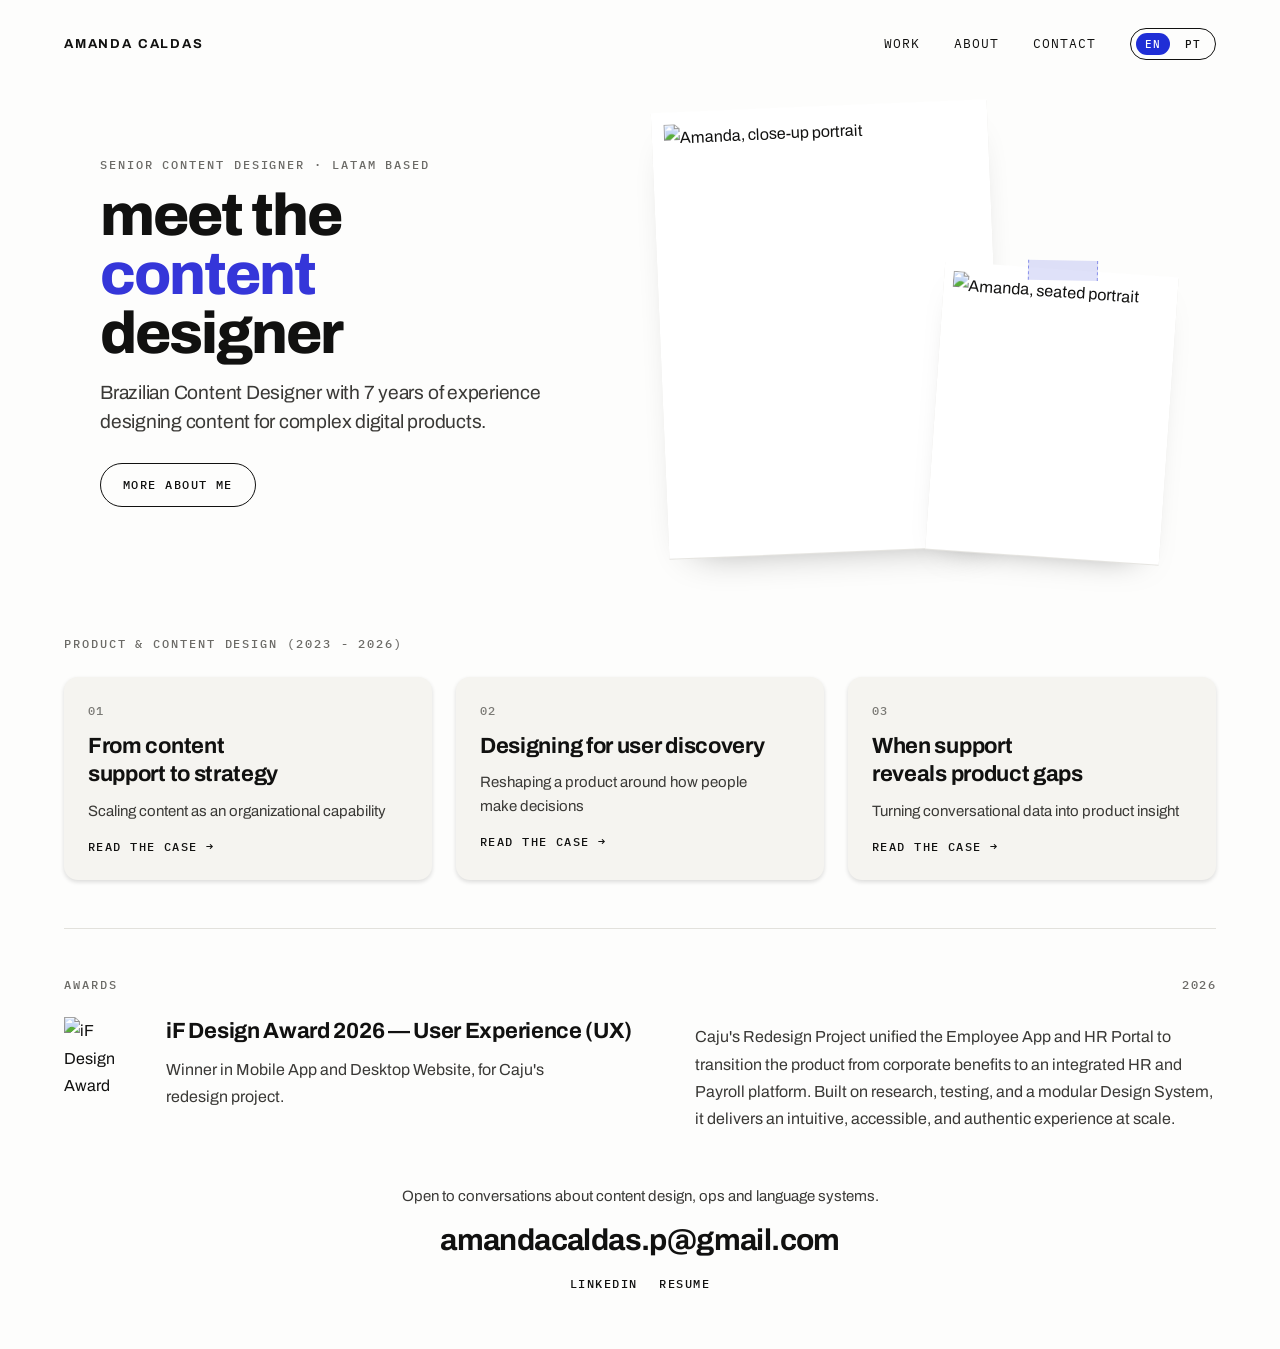
==== index.html @ a675a48b "Add files via upload" ====
<!DOCTYPE html>
<html lang="en">
<head>
<meta charset="utf-8">
<meta name="viewport" content="width=device-width, initial-scale=1">
<title>Amanda Caldas — Content Designer</title>
<meta name="description" content="Brazilian Content Designer with 7 years of experience designing content for complex digital products.">
<script>
  // Apply the saved language before first paint to avoid a flash of the wrong copy.
  try { if (localStorage.getItem('ac-lang') === 'pt') document.documentElement.lang = 'pt-BR'; } catch (e) {}
</script>
<link rel="preconnect" href="https://fonts.googleapis.com">
<link rel="preconnect" href="https://fonts.gstatic.com" crossorigin>
<link href="https://fonts.googleapis.com/css2?family=Archivo:wght@400;500;600;700;800&family=Caveat:wght@500;600;700&family=IBM+Plex+Mono:wght@400;500&display=swap" rel="stylesheet">
<link rel="stylesheet" href="styles.css">
</head>
<body>
<div class="page">

  <header class="site-header">
    <a class="brand" href="index.html">Amanda Caldas</a>
    <nav class="site-nav" aria-label="Main">
      <a href="#work"><span class="en">Work</span><span class="pt">Trabalhos</span></a>
      <a href="About.html"><span class="en">About</span><span class="pt">Sobre</span></a>
      <a href="#contact"><span class="en">Contact</span><span class="pt">Contato</span></a>
      <span class="lang-toggle" role="group" aria-label="Language">
        <button type="button" data-set-lang="en">EN</button>
        <button type="button" data-set-lang="pt">PT</button>
      </span>
    </nav>
  </header>

  <section class="hero">
    <div class="hero-copy">
      <p class="eyebrow">
        <span class="en">Senior Content Designer · LATAM based</span>
        <span class="pt">Designer de Conteúdo Sênior · Curitiba, BR</span>
      </p>
      <h1 class="display">
        <span class="en">meet the</span><span class="pt">conheça a</span><br>
        <span class="accent"><span class="en">content</span><span class="pt">designer de</span></span><br>
        <span class="en">designer</span><span class="pt">conteúdo</span>
      </h1>
      <p class="lead">
        <span class="en">Brazilian Content Designer with 7 years of experience designing content for complex digital products.</span>
        <span class="pt">Content Designer Sênior com 7 anos de experiência projetando conteúdo para produtos digitais complexos.</span>
      </p>
      <div class="hero-actions">
        <a class="pill-btn" href="About.html"><span class="en">More about me</span><span class="pt">Mais sobre mim</span></a>
      </div>
    </div>

    <div class="polaroids">
      <div class="polaroid polaroid--main">
        <img src="assets/portrait-closeup.jpg" alt="Amanda, close-up portrait">
      </div>
      <div class="polaroid polaroid--small">
        <div class="tape" aria-hidden="true"></div>
        <img src="assets/portrait-seated-v2.jpg" alt="Amanda, seated portrait">
      </div>
    </div>
  </section>

  <section id="work" class="work">
    <h2 class="section-label">
      <span class="en">Product &amp; Content Design (2023 - 2026)</span>
      <span class="pt">Design de Produto &amp; Conteúdo</span>
    </h2>

    <div class="case-grid">
      <a class="case-card" href="Case-Content-Ops.html">
        <span class="case-num">01</span>
        <h2 class="case-title">
          <span class="en">From content support to strategy</span>
          <span class="pt">Construindo Content Ops do zero</span>
        </h2>
        <p class="case-desc">
          <span class="en">Scaling content as an organizational capability</span>
          <span class="pt">Escalando conteúdo como capacidade organizacional</span>
        </p>
        <span class="case-cta"><span class="en">Read the case →</span><span class="pt">Ler o caso →</span></span>
      </a>
      <a class="case-card" href="Case-Event-Ecosystem.html">
        <span class="case-num">02</span>
        <h2 class="case-title">
          <span class="en">Designing for user discovery</span>
          <span class="pt">Projetando a arquitetura de um site para exploração</span>
        </h2>
        <p class="case-desc">
          <span class="en">Reshaping a product around how people make decisions</span>
          <span class="pt">Reestruturando o site do festival a partir do modelo mental do usuário</span>
        </p>
        <span class="case-cta"><span class="en">Read the case →</span><span class="pt">Ler o caso →</span></span>
      </a>
      <a class="case-card" href="Case-Chatbot-Discovery.html">
        <span class="case-num">03</span>
        <h2 class="case-title">
          <span class="en">When support reveals product gaps</span>
          <span class="pt">Quando tickets de suporte revelam gaps de produto</span>
        </h2>
        <p class="case-desc">
          <span class="en">Turning conversational data into product insight</span>
          <span class="pt">Transformando dados de conversa em insight de produto</span>
        </p>
        <span class="case-cta"><span class="en">Read the case →</span><span class="pt">Ler o caso →</span></span>
      </a>
    </div>
  </section>

  <section class="awards">
    <div class="awards-head">
      <h2 class="section-label"><span class="en">Awards</span><span class="pt">Prêmios</span></h2>
      <span class="section-label">2026</span>
    </div>

    <div class="awards-grid">
      <div class="award">
        <img class="award-logo" src="assets/if-design-award.png" alt="iF Design Award">
        <div>
          <h3 class="award-title">
            <span class="en">iF Design Award 2026 — User Experience (UX)</span>
            <span class="pt">iF Design Award 2026 — Experiência do Usuário (UX)</span>
          </h3>
          <p class="award-sub">
            <span class="en">Winner in Mobile App and Desktop Website, for Caju's redesign project.</span>
            <span class="pt">Vencedora nas categorias Mobile App e Desktop Website, pelo projeto de redesign da Caju.</span>
          </p>
        </div>
      </div>
      <p class="award-body">
        <span class="en">Caju's Redesign Project unified the Employee App and HR Portal to transition the product from corporate benefits to an integrated HR and Payroll platform. Built on research, testing, and a modular Design System, it delivers an intuitive, accessible, and authentic experience at scale.</span>
        <span class="pt">O redesign da Caju unificou o app do colaborador e o portal de RH para levar o produto de benefícios corporativos a uma plataforma integrada de RH e Folha de Pagamento. Construído sobre pesquisa, testes e um Design System modular, entrega uma experiência intuitiva, acessível e autêntica em escala.</span>
      </p>
    </div>
  </section>

  <footer id="contact" class="site-footer">
    <div class="contact">
      <p class="contact-intro">
        <span class="en">Open to conversations about content design, ops and language systems.</span>
        <span class="pt">Aberta a conversas sobre content design, ops e sistemas de linguagem.</span>
      </p>
      <a class="contact-email" href="mailto:amandacaldas.p@gmail.com">amandacaldas.p@gmail.com</a>
    </div>
    <div class="footer-links">
      <a href="https://www.linkedin.com/in/amandacaldas-p/" target="_blank" rel="noopener">LinkedIn</a>
      <a class="en" href="https://drive.google.com/file/d/1CBjgMWhphiU7tU5CCBjhFNNqFLN1ESIX/view?usp=sharing" target="_blank" rel="noopener">Resume</a>
      <a class="pt" href="https://drive.google.com/file/d/1Tfpbe7mAaDApfs4Prs03Sc6ypbhPfnZx/view?usp=sharing" target="_blank" rel="noopener">Currículo (PDF)</a>
    </div>
  </footer>

</div>
<script src="lang.js"></script>
</body>
</html>
---- styles.css ----
/* ── Typography system (single source of truth for every page) ───────── */
:root {
  --font-sans: Archivo, "Helvetica Neue", Helvetica, Arial, sans-serif;
  --font-mono: "IBM Plex Mono", ui-monospace, monospace;
  --font-accent: Caveat, cursive;

  --t-display: clamp(38px, 4.6vw, 64px);
  --t-h1: clamp(30px, 3.4vw, 42px);
  --t-h2: clamp(19px, 1.8vw, 22px);
  --t-h3: clamp(17px, 1.6vw, 19px);
  --t-lead: clamp(18px, 1.5vw, 20px);
  --t-body: clamp(16px, 1.15vw, 17px);
  --t-small: 15px;
  --t-nav: 13px;
  --t-label: 12px;
  --t-meta: 11px;
  --t-accent: 24px;

  --lh-display: 1;
  --lh-h2: 1.3;
  --lh-lead: 1.5;
  --lh-body: 1.7;
  --lh-small: 1.6;
  --lh-label: 1.4;

  --ink: #111110;
  --ink-2: #3a3936;
  --muted: #6b6a66;
  --muted-2: #7a7975;
  --paper: #fdfdfc;
  --card: #f5f4f0;
  --rule: #e2e1dc;
  --blue: #1f2ed6;
  --blue-display: #3536d9;
}

/* ── Language toggle: show only the active language ───────────────────── */
html:not([lang="pt-BR"]) .pt,
html[lang="pt-BR"] .en { display: none !important; }

/* ── Base ─────────────────────────────────────────────────────────────── */
html { -webkit-font-smoothing: antialiased; }
body {
  margin: 0;
  background: var(--paper);
  color: var(--ink);
  font-family: var(--font-sans);
  font-size: var(--t-body);
  line-height: var(--lh-body);
}
a { color: var(--ink); text-decoration: none; transition: color 0.18s ease, background 0.18s ease; }
a:hover { color: var(--blue); }
::selection { background: var(--blue); color: #fff; }
img { display: block; max-width: 100%; }

.page {
  max-width: 1440px;
  margin: 0 auto;
  padding: 0 clamp(20px, 5vw, 72px);
  position: relative;
  overflow: hidden;
}

/* ── Header ───────────────────────────────────────────────────────────── */
.site-header {
  display: flex;
  align-items: baseline;
  justify-content: space-between;
  gap: 24px;
  padding: 28px 0 0;
  flex-wrap: wrap;
}
.brand {
  font-weight: 700;
  font-size: var(--t-nav);
  letter-spacing: 0.14em;
  text-transform: uppercase;
}
.site-nav {
  display: flex;
  align-items: center;
  gap: clamp(16px, 3vw, 34px);
  font-family: var(--font-mono);
  font-size: var(--t-nav);
  line-height: var(--lh-label);
  letter-spacing: 0.08em;
  text-transform: uppercase;
}
.lang-toggle {
  display: flex;
  align-items: center;
  gap: 6px;
  border: 1.5px solid var(--ink);
  border-radius: 999px;
  padding: 4px 5px;
}
.lang-toggle button {
  border: none;
  background: transparent;
  color: var(--ink);
  font-family: var(--font-mono);
  font-weight: 500;
  font-size: var(--t-meta);
  letter-spacing: 0.08em;
  padding: 4px 9px;
  border-radius: 999px;
  cursor: pointer;
}
.lang-toggle button[aria-pressed="true"] { background: var(--blue); color: #fff; }

/* Mobile nav: larger invisible tap areas, balanced two-row header */
@media (max-width: 767px) {
  .site-header { row-gap: 18px; }
  .brand, .site-nav a, .site-nav button { position: relative; }
  .brand::after, .site-nav a::after { content: ""; position: absolute; inset: -14px -8px; }
  .site-nav button::after { content: ""; position: absolute; inset: -11px -3px; }
  .site-nav { width: 100%; justify-content: space-between; }
}

/* ── Shared labels ────────────────────────────────────────────────────── */
.eyebrow,
.section-label {
  margin: 0;
  font-family: var(--font-mono);
  font-weight: 500;
  font-size: var(--t-label);
  line-height: var(--lh-label);
  letter-spacing: 0.16em;
  text-transform: uppercase;
  color: var(--muted);
}

/* ── Hero ─────────────────────────────────────────────────────────────── */
.hero {
  position: relative;
  display: flex;
  flex-wrap: wrap;
  align-items: center;
  gap: clamp(28px, 4vw, 56px);
  padding: clamp(24px, 3vw, 40px) 0 44px;
  max-width: 1080px;
  margin-inline: auto;
}
.hero-copy {
  position: relative;
  z-index: 3;
  flex: 1 1 400px;
  max-width: 640px;
  min-width: 0;
}
.eyebrow { margin-bottom: 12px; }
.display {
  margin: 0;
  font-size: var(--t-display);
  line-height: var(--lh-display);
  letter-spacing: -0.035em;
  font-weight: 800;
  text-wrap: balance;
}
.display .accent { color: var(--blue-display); display: inline-block; }
.lead {
  margin: 16px 0 0;
  max-width: 48ch;
  font-size: var(--t-lead);
  line-height: var(--lh-lead);
  letter-spacing: -0.012em;
  color: var(--ink-2);
  text-wrap: pretty;
}
.hero-actions {
  display: flex;
  align-items: center;
  gap: 18px;
  margin-top: 26px;
  flex-wrap: wrap;
}
.pill-btn {
  display: inline-flex;
  align-items: center;
  gap: 10px;
  padding: 13px 22px;
  border: 1.5px solid var(--ink);
  border-radius: 999px;
  font-family: var(--font-mono);
  font-weight: 500;
  font-size: var(--t-label);
  line-height: var(--lh-label);
  letter-spacing: 0.12em;
  text-transform: uppercase;
}
.pill-btn:hover { background: var(--blue); border-color: var(--blue); color: var(--paper); }

/* Polaroid photo stack */
.polaroids {
  position: relative;
  flex: 0 1 520px;
  width: min(520px, 88vw);
  z-index: 2;
  padding: 8px 10px 14px;
}
.polaroid { background: #fff; }
.polaroid img { width: 100%; aspect-ratio: 4 / 5; object-fit: cover; }
.polaroid--main {
  position: relative;
  width: 60%;
  margin-left: 2%;
  padding: 12px 12px 44px;
  box-shadow: 0 1px 0 #e6e5e1, 0 18px 40px -28px rgba(0, 0, 0, 0.45);
  transform: rotate(-2.4deg);
  z-index: 2;
}
.polaroid--small {
  position: absolute;
  right: 2%;
  bottom: 2%;
  width: 40%;
  padding: 9px;
  box-shadow: 0 1px 0 #e6e5e1, 0 16px 34px -26px rgba(0, 0, 0, 0.5);
  transform: rotate(4deg);
  z-index: 3;
}
.polaroid--small img { position: relative; z-index: 1; object-position: center bottom; }
.tape {
  position: absolute;
  top: -9px;
  left: 50%;
  margin-left: -34px;
  width: 68px;
  height: 20px;
  background: rgba(31, 46, 214, 0.14);
  border-left: 1px dashed rgba(31, 46, 214, 0.45);
  border-right: 1px dashed rgba(31, 46, 214, 0.45);
  transform: rotate(-3deg);
  z-index: 2;
}

/* ── Work ─────────────────────────────────────────────────────────────── */
.work { padding: 26px 0 0; position: relative; }
.case-grid {
  display: grid;
  grid-template-columns: repeat(auto-fit, minmax(240px, 1fr));
  gap: clamp(16px, 2vw, 24px);
  padding: 24px 0 48px;
}
.case-card {
  display: flex;
  flex-direction: column;
  gap: 10px;
  padding: clamp(20px, 2vw, 24px);
  background: var(--card);
  border-radius: 14px;
  box-shadow: 0 2px 4px rgba(17, 17, 16, 0.14);
}
.case-num {
  font-family: var(--font-mono);
  font-weight: 500;
  font-size: var(--t-label);
  letter-spacing: 0.12em;
  color: var(--muted-2);
}
.case-title,
.award-title {
  margin: 0;
  font-size: var(--t-h2);
  line-height: var(--lh-h2);
  letter-spacing: -0.014em;
  font-weight: 700;
  text-wrap: balance;
}
.case-desc {
  margin: 0;
  font-size: var(--t-small);
  line-height: var(--lh-small);
  color: var(--ink-2);
  text-wrap: pretty;
}
.case-cta {
  margin-top: 6px;
  font-family: var(--font-mono);
  font-weight: 500;
  font-size: var(--t-label);
  line-height: var(--lh-label);
  letter-spacing: 0.12em;
  text-transform: uppercase;
}

/* ── Awards ───────────────────────────────────────────────────────────── */
.awards { padding: 48px 0 8px; border-top: 1px solid var(--rule); }
.awards-head {
  display: flex;
  align-items: baseline;
  justify-content: space-between;
  gap: 20px;
  flex-wrap: wrap;
}
.awards-head .section-label:last-child { letter-spacing: 0.12em; }
.awards-grid {
  display: grid;
  grid-template-columns: minmax(0, 1fr) minmax(0, 0.9fr);
  gap: clamp(20px, 4vw, 56px);
  align-items: start;
  padding: 24px 0 0;
}
.award { display: flex; align-items: flex-start; gap: clamp(16px, 2vw, 28px); }
.award > div { min-width: 0; }
.award-logo { flex: 0 0 auto; width: clamp(56px, 6vw, 84px); height: auto; }
.award-sub,
.award-body {
  margin: 10px 0 0;
  color: var(--ink-2);
  text-wrap: pretty;
}
.award-body { margin: 0; padding-top: 6px; }
@media (max-width: 767px) {
  .awards-grid { grid-template-columns: 1fr; }
}

/* ── Footer ───────────────────────────────────────────────────────────── */
.site-footer {
  padding: 44px 0 56px;
  display: flex;
  flex-direction: column;
  align-items: center;
  gap: 18px;
}
.contact { text-align: center; }
.contact-intro {
  margin: 0 0 14px;
  font-size: var(--t-small);
  line-height: var(--lh-small);
  color: var(--ink-2);
}
.contact-email {
  font-size: clamp(22px, 2.4vw, 30px);
  line-height: 1.2;
  letter-spacing: -0.02em;
  font-weight: 700;
  overflow-wrap: anywhere;
}
.footer-links {
  display: flex;
  justify-content: center;
  gap: 22px;
  font-family: var(--font-mono);
  font-weight: 500;
  font-size: var(--t-label);
  line-height: var(--lh-label);
  letter-spacing: 0.12em;
  text-transform: uppercase;
}

/* ── Shared inner-page footer ─────────────────────────────────────────── */
.footer-accent {
  font-family: var(--font-accent);
  font-size: var(--t-accent);
  color: var(--blue);
  display: inline-block;
  transform: rotate(-2deg);
}

/* ── Case study pages ─────────────────────────────────────────────────── */
.case {
  max-width: 680px;
  margin: 0 auto;
  padding: 44px 0 0;
  color: #201f1d;
}
.case .eyebrow { margin-bottom: 14px; }
.case h1 {
  margin: 0;
  font-size: var(--t-h1);
  line-height: var(--lh-h1, 1.12);
  letter-spacing: -0.026em;
  font-weight: 700;
  color: var(--ink);
  text-wrap: balance;
}
.case .case-lead {
  margin: 12px 0 0;
  font-size: var(--t-lead);
  line-height: var(--lh-lead);
  letter-spacing: -0.012em;
  color: var(--ink-2);
  text-wrap: pretty;
}
.case-meta {
  display: grid;
  grid-template-columns: repeat(auto-fit, minmax(180px, 1fr));
  gap: 22px 40px;
  margin: 34px 0 0;
  padding: 20px 0 0;
  border-top: 1px solid #e6e5e1;
}
.case .case-meta p { margin: 0; font-size: var(--t-small); line-height: var(--lh-small); }
.case .meta-label,
.case .case-meta .meta-label {
  margin: 0 0 6px;
  font-family: var(--font-mono);
  font-weight: 500;
  font-size: var(--t-meta);
  line-height: var(--lh-label);
  letter-spacing: 0.14em;
  text-transform: uppercase;
  color: #8a8985;
}
.case-meta + p { margin-top: 30px; }

/* Body flow: every block sets its own top margin */
.case p { margin: 18px 0 0; text-wrap: pretty; }
.case h2 {
  margin: 76px 0 0;
  font-size: var(--t-h2);
  line-height: var(--lh-h2);
  letter-spacing: -0.014em;
  font-weight: 700;
  color: var(--ink);
}
.case h2 + * { margin-top: 20px; }
.case h3 {
  margin: 0 0 6px;
  font-size: var(--t-h3);
  line-height: 1.35;
  letter-spacing: -0.012em;
  font-weight: 700;
  color: var(--ink);
}
.case .meta-label + * { margin-top: 0; }
.case p.meta-label { margin-top: 18px; margin-bottom: 14px; }

/* Big highlighted number */
.metric { margin: 24px 0 0; }
.metric .metric-value {
  margin: 0;
  font-size: var(--t-metric, clamp(36px, 4vw, 46px));
  line-height: 1;
  letter-spacing: -0.03em;
  font-weight: 600;
  color: var(--blue);
}
.metric .metric-value + p { margin-top: 8px; max-width: 38ch; }

/* Workstreams (title + description) */
.workstreams { display: grid; gap: 24px; margin: 30px 0 0; }
.workstreams p { margin: 0; color: var(--ink-2); }

/* Stat rows: value | description */
.stats { display: grid; gap: 24px; margin: 30px 0 0; }
.stats > div {
  display: grid;
  grid-template-columns: minmax(150px, 0.62fr) minmax(0, 1fr);
  gap: 28px;
  align-items: baseline;
}
.stats p { margin: 0; color: var(--ink-2); }
.stats .stat-value {
  font-size: var(--t-stat, clamp(20px, 1.9vw, 22px));
  line-height: 1.25;
  letter-spacing: -0.02em;
  font-weight: 700;
  color: var(--ink);
}
.stats + p { margin-top: 26px; }
@media (max-width: 480px) {
  .stats > div { grid-template-columns: 1fr; gap: 2px; }
}

/* Dash list */
.dash-list { list-style: none; margin: 0; padding: 0; display: grid; gap: 9px; }
.dash-list li { position: relative; padding-left: 28px; color: var(--ink-2); }
.dash-list li::before { content: "—"; position: absolute; left: 0; top: 0; color: #c9c8c2; }
.dash-list + p { margin-top: 22px; }

/* Before → after mapping */
.mapping { display: grid; gap: 24px; margin: 22px 0 0; }
.mapping > div {
  display: grid;
  grid-template-columns: 1fr auto 1fr;
  gap: 16px;
  align-items: baseline;
  line-height: var(--lh-small);
}
.mapping p { margin: 0; }
.mapping .from { font-family: var(--font-mono); color: #8a8985; }
.mapping .arrow { color: #c9c8c2; font-size: var(--t-small); }
.mapping .to { font-weight: 500; color: var(--ink); }
.mapping + p { margin-top: 26px; }

/* Indented questions */
.questions { display: grid; gap: 8px; margin: 22px 0 0; padding-left: 18px; }
.questions p { margin: 0; font-weight: 500; line-height: var(--lh-small); color: var(--ink); }
.questions + p { margin-top: 22px; }

/* Wide figures that break out of the text column */
.case figure {
  margin: 34px 0 0;
  width: min(900px, 92vw);
  margin-left: 50%;
  transform: translateX(-50%);
}
.case figure img { display: block; width: 100%; height: auto; }
.case figcaption {
  margin-top: 12px;
  text-align: center;
  font-family: var(--font-mono);
  font-size: var(--t-caption, 11px);
  line-height: 1.8;
  letter-spacing: 0.1em;
  text-transform: uppercase;
  color: var(--muted-2);
}
.figure-pair { display: flex; gap: 16px; align-items: flex-start; }
.figure-pair img { min-width: 0; }

/* Previous / all / next */
.case-nav {
  display: grid;
  grid-template-columns: 1fr auto 1fr;
  align-items: baseline;
  gap: 24px;
  margin: 72px 0 0;
  padding-top: 20px;
  border-top: 1px solid var(--ink);
  font-family: var(--font-mono);
  font-weight: 500;
  font-size: var(--t-label);
  line-height: var(--lh-label);
  letter-spacing: 0.12em;
  text-transform: uppercase;
}
.case-nav > :last-child { text-align: right; }
.case-nav .disabled { color: #c9c8c2; }

.case-footer {
  max-width: 680px;
  margin: 0 auto;
  padding: 36px 0 64px;
  display: flex;
  align-items: baseline;
  justify-content: space-between;
  gap: 18px;
  flex-wrap: wrap;
}

/* ── About page ───────────────────────────────────────────────────────── */
.about-top { display: flex; flex-direction: column; min-height: 100svh; }
.about-intro { flex: 1; display: flex; align-items: center; padding: 44px 0 48px; }
.about-content {
  width: 100%;
  max-width: calc(54ch * 1.75 + clamp(24px, 3vw, 44px));
  margin-inline: auto;
  display: grid;
  grid-template-columns: minmax(0, 0.75fr) minmax(0, 1fr);
  gap: clamp(24px, 3vw, 44px);
  align-items: center;
}
.about-text { order: 2; min-width: 0; }
.about-text h1 {
  margin: 0;
  max-width: 12ch;
  font-size: var(--t-display);
  line-height: var(--lh-display);
  letter-spacing: -0.035em;
  font-weight: 800;
  color: #3c3b37;
}
.about-body { margin: 18px 0 0; max-width: 54ch; color: var(--ink-2); text-wrap: pretty; }
.about-body p { margin: 0 0 16px; }
.about-photo {
  order: 1;
  align-self: stretch;
  position: relative;
  min-height: 360px;
  container-type: size;
}
.about-photo img {
  position: absolute;
  top: 0;
  left: 0;
  width: 100%;
  height: min(100cqh, 230cqw);
  object-fit: cover;
  object-position: 45% top;
}
@media (max-width: 1023px) {
  .about-content { grid-template-columns: minmax(0, 0.62fr) minmax(0, 1fr); }
}
@media (max-width: 767px) {
  .about-content { grid-template-columns: minmax(0, 1fr); align-items: start; }
  .about-photo { min-height: 0; container-type: normal; align-self: auto; }
  .about-photo img { position: static; width: auto; max-width: 100%; height: auto; max-height: 80svh; object-fit: contain; }
  .about-text h1, .about-body { max-width: none; }
}

.about-section { padding: 40px 0 48px; position: relative; }
.about-section > .section-label { margin-bottom: 20px; }

/* Career timeline: horizontal on desktop, vertical below 1024px */
.timeline-scroll { overflow-x: auto; overflow-y: hidden; margin: 0 -2px; padding: 0 2px 6px; }
.timeline {
  list-style: none;
  margin: 0;
  padding: 0;
  display: grid;
  grid-template-columns: repeat(5, minmax(160px, 1fr));
  min-width: 860px;
}
.timeline li {
  position: relative;
  padding: 26px clamp(14px, 1.6vw, 26px) 0 0;
  background-image:
    linear-gradient(to right, var(--ink) 0 100%),
    repeating-linear-gradient(to right, #b9b7b0 0 1px, transparent 1px 16px);
  background-size: 100% 1.5px, 100% 7px;
  background-position: 0 0, 0 1.5px;
  background-repeat: no-repeat, repeat-x;
}
.timeline .dot {
  position: absolute;
  top: 0;
  left: 0;
  transform: translateY(-50%);
  width: 13px;
  height: 13px;
  border-radius: 999px;
  background: var(--ink);
}
.timeline .years {
  display: block;
  font-family: var(--font-mono);
  font-weight: 500;
  font-size: var(--t-label);
  line-height: var(--lh-label);
  letter-spacing: 0.12em;
  text-transform: uppercase;
  color: var(--muted);
}
.timeline h3 {
  margin: 10px 0 0;
  font-size: var(--t-h3);
  line-height: 1.35;
  letter-spacing: -0.012em;
  font-weight: 700;
}
.timeline .job { margin: 4px 0 0; font-size: var(--t-small); line-height: var(--lh-small); color: var(--ink-2); }
.timeline .company-desc { margin: 10px 0 0; font-size: var(--t-small); line-height: var(--lh-small); color: var(--muted); text-wrap: pretty; }
@media (max-width: 1024px) {
  .timeline-scroll { overflow: visible; margin: 0; padding: 0; }
  .timeline { grid-template-columns: minmax(0, 1fr); min-width: 0; }
  .timeline li {
    padding: 0 0 26px 30px;
    background: linear-gradient(var(--ink), var(--ink)) no-repeat 6px 6px / 1.5px 100%;
  }
  .timeline li:last-child { padding-bottom: 0; background-size: 1.5px 0; }
  .timeline .dot { top: 3px; transform: none; }
}

/* Testimonials pinned with paperclips */
.testimonials {
  display: grid;
  grid-template-columns: repeat(auto-fit, minmax(280px, 1fr));
  gap: clamp(20px, 3vw, 40px);
  align-items: start;
}
.testimonial {
  margin: 0;
  position: relative;
  background: #fff;
  padding: 26px 24px 22px;
  box-shadow: 0 1px 0 #e6e5e1, 0 16px 34px -30px rgba(0, 0, 0, 0.5);
}
.testimonial:nth-child(1) { transform: rotate(-1.1deg); }
.testimonial:nth-child(2) { transform: rotate(1.4deg); }
.testimonial .clip {
  position: absolute;
  top: -24px;
  width: 26px;
  height: auto;
  pointer-events: none;
  z-index: 6;
}
.testimonial:nth-child(1) .clip { left: 26px; transform: rotate(-5deg); }
.testimonial:nth-child(2) .clip { right: 30px; transform: rotate(6deg); }
.testimonial blockquote { margin: 0; color: var(--ink); text-wrap: pretty; }
.testimonial figcaption {
  margin-top: 14px;
  font-family: var(--font-mono);
  font-weight: 500;
  font-size: var(--t-meta);
  line-height: var(--lh-label);
  letter-spacing: 0.14em;
  text-transform: uppercase;
  color: var(--muted);
}

.case strong { font-weight: 600; }
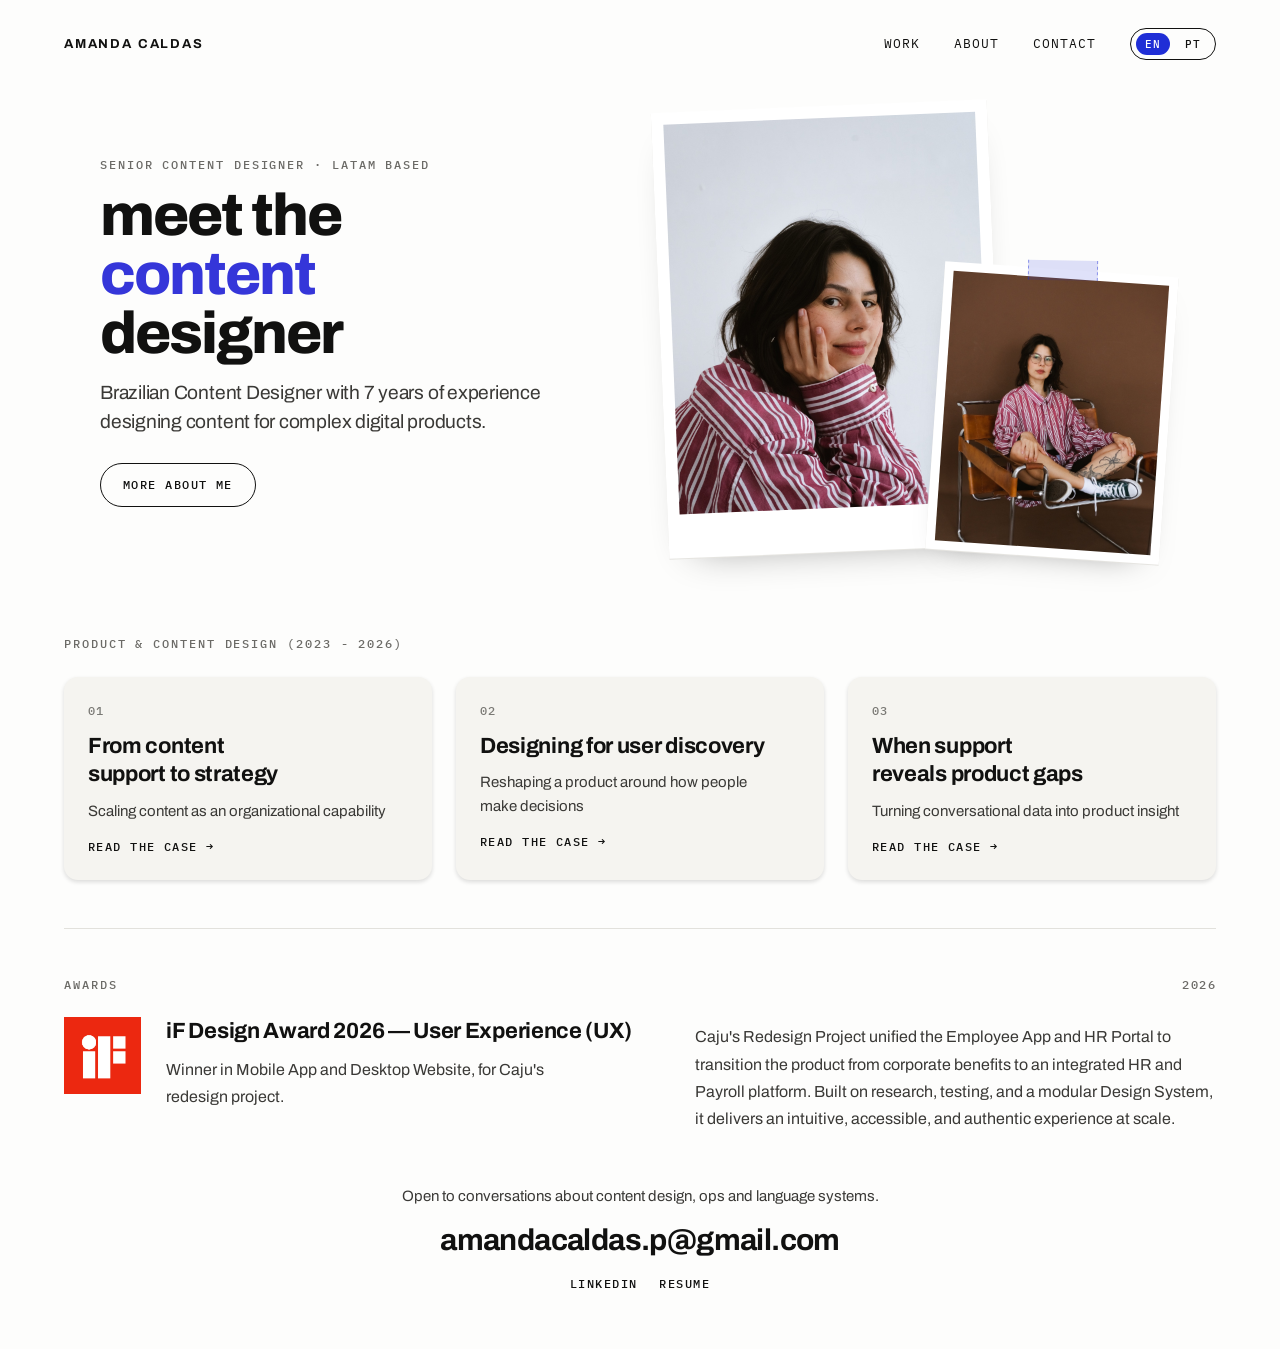
==== commit 7168e592: "Add files via upload Atualização index, about, case" ====
--- a/index.html
+++ b/index.html
@@ -4,6 +4,16 @@
 <meta charset="utf-8">
 <meta name="viewport" content="width=device-width, initial-scale=1">
 <title>Amanda Caldas — Content Designer</title>
+<meta property="og:type" content="website">
+<meta property="og:site_name" content="Amanda Caldas">
+<meta property="og:title" content="Amanda Caldas — Content Designer">
+<meta property="og:description" content="Brazilian Content Designer with 7 years of experience designing content for complex digital products.">
+<meta property="og:url" content="https://amandacaldas-p.com.br/">
+<meta property="og:image" content="https://amandacaldas-p.com.br/assets/og-image.jpg">
+<meta property="og:image:width" content="1200">
+<meta property="og:image:height" content="630">
+<meta property="og:image:alt" content="Meet the content designer — Amanda Caldas">
+<meta name="twitter:card" content="summary_large_image">
 <meta name="description" content="Brazilian Content Designer with 7 years of experience designing content for complex digital products.">
 <script>
   // Apply the saved language before first paint to avoid a flash of the wrong copy.
@@ -13,6 +23,9 @@
 <link rel="preconnect" href="https://fonts.gstatic.com" crossorigin>
 <link href="https://fonts.googleapis.com/css2?family=Archivo:wght@400;500;600;700;800&family=Caveat:wght@500;600;700&family=IBM+Plex+Mono:wght@400;500&display=swap" rel="stylesheet">
 <link rel="stylesheet" href="styles.css">
+<link rel="icon" href="assets/favicon.svg" type="image/svg+xml">
+<link rel="icon" href="assets/favicon-32.png" sizes="32x32" type="image/png">
+<link rel="apple-touch-icon" href="assets/apple-touch-icon.png">
 </head>
 <body>
 <div class="page">
--- a/styles.css
+++ b/styles.css
@@ -654,7 +654,7 @@
   .timeline .dot { top: 3px; transform: none; }
 }
 
-/* Testimonials pinned with paperclips */
+/* Testimonials */
 .testimonials {
   display: grid;
   grid-template-columns: repeat(auto-fit, minmax(280px, 1fr));
@@ -670,16 +670,6 @@
 }
 .testimonial:nth-child(1) { transform: rotate(-1.1deg); }
 .testimonial:nth-child(2) { transform: rotate(1.4deg); }
-.testimonial .clip {
-  position: absolute;
-  top: -24px;
-  width: 26px;
-  height: auto;
-  pointer-events: none;
-  z-index: 6;
-}
-.testimonial:nth-child(1) .clip { left: 26px; transform: rotate(-5deg); }
-.testimonial:nth-child(2) .clip { right: 30px; transform: rotate(6deg); }
 .testimonial blockquote { margin: 0; color: var(--ink); text-wrap: pretty; }
 .testimonial figcaption {
   margin-top: 14px;
